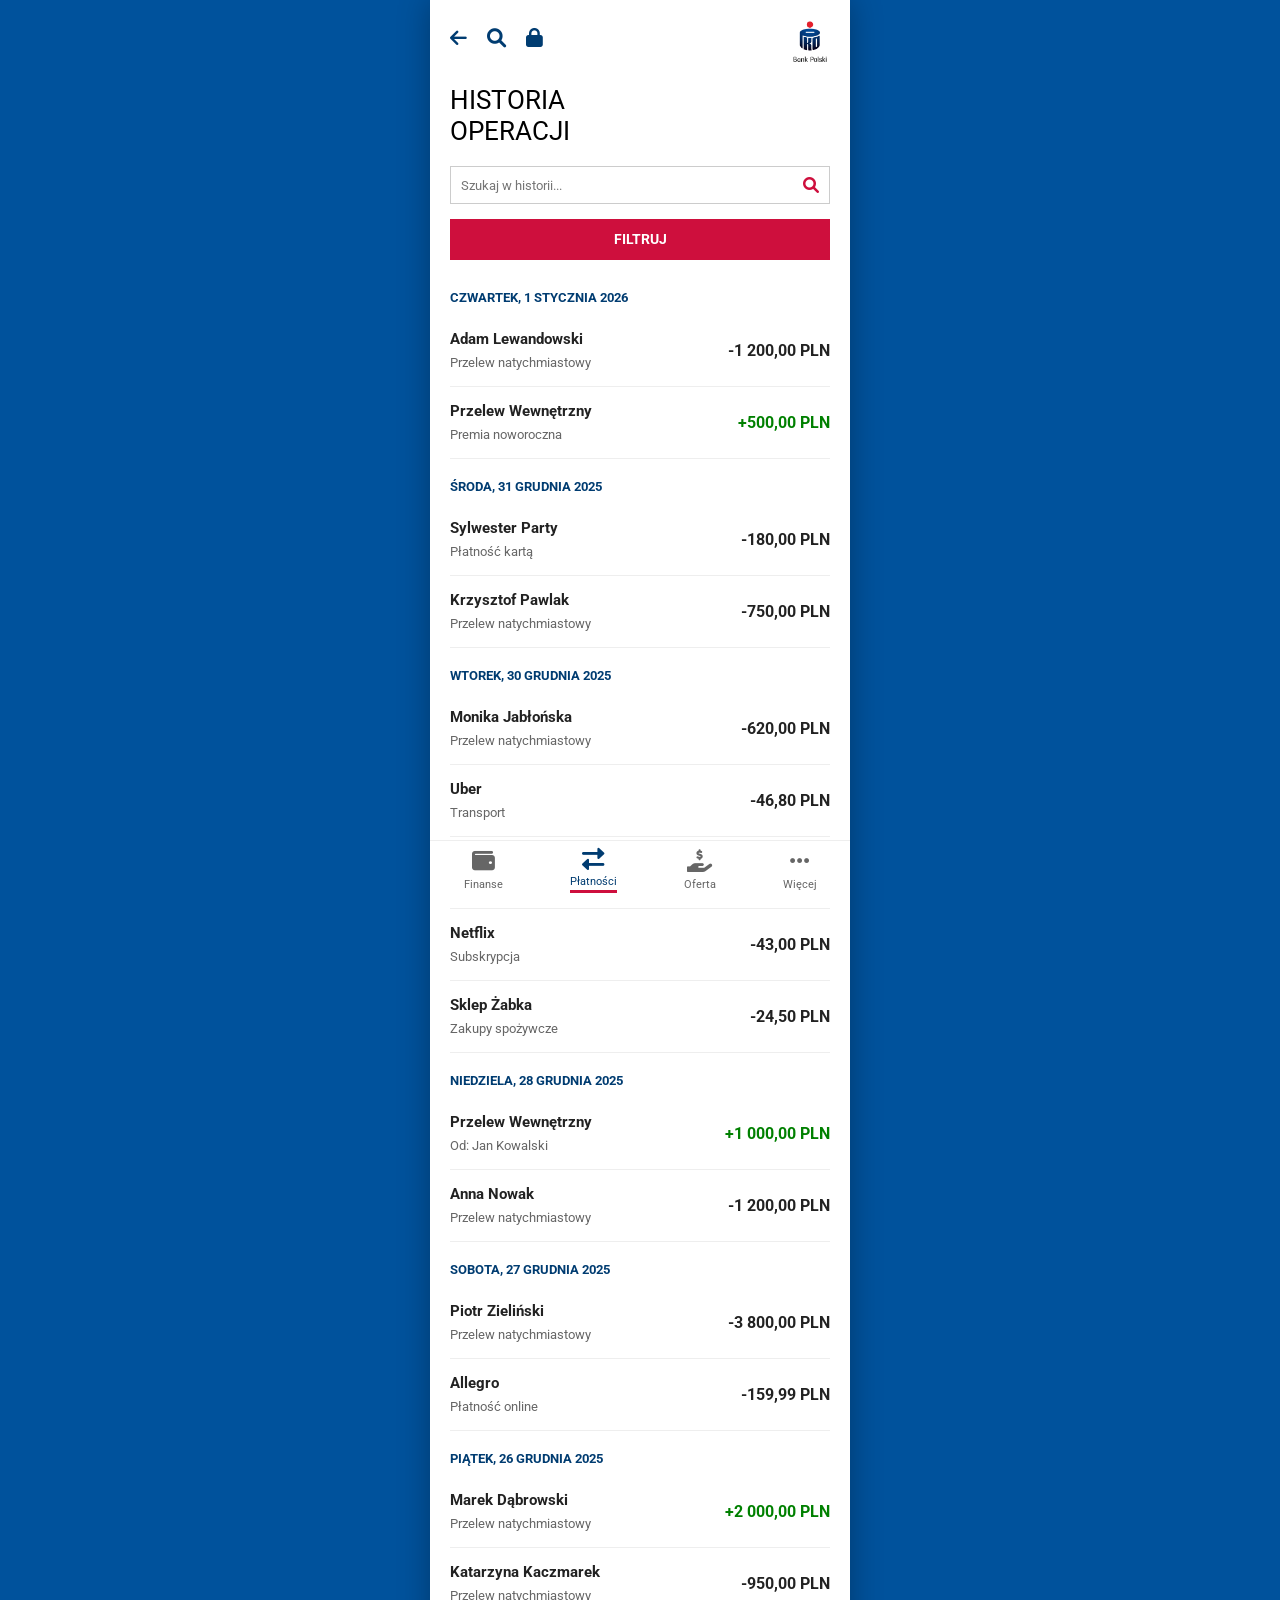
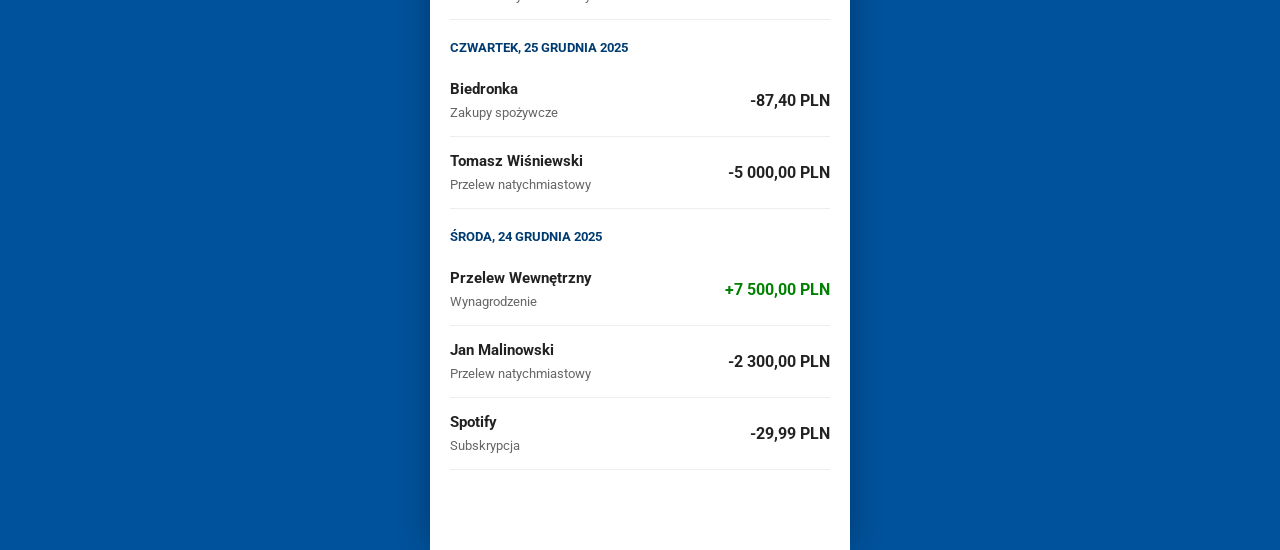
==== transaction.html @ 9b93cdd0 "first commit" ====
<!DOCTYPE html>
<html lang="en">
<head>
    <meta charset="UTF-8">
    <meta name="viewport" content="width=device-width, initial-scale=1.0">
    <title>Historia - PKO BP</title>
    <link rel="stylesheet" href="https://cdnjs.cloudflare.com/ajax/libs/font-awesome/6.0.0/css/all.min.css">
    <link rel="stylesheet" href="style.css">
</head>
<body>

<div class="app-container">

    <header class="pko-header">
        <div class="header-icons">
            <i class="fas fa-arrow-left" onclick="window.location.href='index.html'"></i>
            <i class="fas fa-search"></i>
            <i class="fas fa-lock"></i>
        </div>
        <div class="header-logo-section">
            <img src="logo.png" alt="PKO Logo" class="brand-logo-icon">
        </div>
    </header>

    <h1 class="page-title">
        HISTORIA<br>OPERACJI
    </h1>

    <div style="padding: 0 20px 20px 20px;">
        <div style="border: 1px solid #ccc; padding: 10px; display:flex; justify-content:space-between;">
            <input type="text" placeholder="Szukaj w historii..." style="border:none; outline:none; width:100%;">
            <i class="fas fa-search" style="color:var(--pko-red);"></i>
        </div>
        <button class="pko-btn" style="width:100%; margin-top:15px; text-align:center;">
            Filtruj
        </button>
    </div>

    <div class="trans-list-container">
        
        <!-- CZWARTEK, 1 STYCZNIA 2026 -->
<small style="color:var(--pko-navy); font-weight:bold; margin-bottom:10px; display:block; text-transform:uppercase;">
CZWARTEK, 1 STYCZNIA 2026
</small>

<div class="trans-item" onclick="openModal(
    'Adam Lewandowski',
    '-1 200,00 PLN',
    'Przelew natychmiastowy',
    'Rozliczenie',
    'PL 91 1020 2222 0000 3333 4444 5555',
    'BPKOPLPWXXX',
    'ul. Nowa 18, Kraków',
    '01.01.2026'
)">
    <div class="t-left">
        <h4>Adam Lewandowski</h4>
        <span>Przelew natychmiastowy</span>
    </div>
    <div class="t-right t-neg">-1 200,00 PLN</div>
</div>

<div class="trans-item" onclick="openModal(
    'Przelew Wewnętrzny',
    '+500,00 PLN',
    'Przelew przychodzący',
    'Premia noworoczna',
    'PL 55 1020 0000 0000 1111 2222 3333',
    '-',
    '-',
    '01.01.2026'
)">
    <div class="t-left">
        <h4>Przelew Wewnętrzny</h4>
        <span>Premia noworoczna</span>
    </div>
    <div class="t-right t-pos">+500,00 PLN</div>
</div>

<!-- ŚRODA, 31 GRUDNIA 2025 -->
<small style="color:var(--pko-navy); font-weight:bold; margin:20px 0 10px; display:block; text-transform:uppercase;">
ŚRODA, 31 GRUDNIA 2025
</small>

<div class="trans-item" onclick="openModal(
    'Sylwester Party',
    '-180,00 PLN',
    'Płatność kartą',
    'Impreza sylwestrowa',
    '-',
    '-',
    'Warszawa',
    '31.12.2025'
)">
    <div class="t-left">
        <h4>Sylwester Party</h4>
        <span>Płatność kartą</span>
    </div>
    <div class="t-right t-neg">-180,00 PLN</div>
</div>

<div class="trans-item" onclick="openModal(
    'Krzysztof Pawlak',
    '-750,00 PLN',
    'Przelew natychmiastowy',
    'Rozliczenie roku',
    'PL 20 1020 8888 0000 9999 0000 1111',
    'BPKOPLPWXXX',
    'ul. Kwiatowa 7, Poznań',
    '31.12.2025'
)">
    <div class="t-left">
        <h4>Krzysztof Pawlak</h4>
        <span>Przelew natychmiastowy</span>
    </div>
    <div class="t-right t-neg">-750,00 PLN</div>
</div>

<!-- WTOREK, 30 GRUDNIA 2025 -->
<small style="color:var(--pko-navy); font-weight:bold; margin:20px 0 10px; display:block; text-transform:uppercase;">
WTOREK, 30 GRUDNIA 2025
</small>

<div class="trans-item" onclick="openModal(
    'Monika Jabłońska',
    '-620,00 PLN',
    'Przelew natychmiastowy',
    'Zakupy',
    'PL 33 1020 4444 0000 5555 6666 7777',
    'BPKOPLPWXXX',
    'ul. Handlowa 5, Łódź',
    '30.12.2025'
)">
    <div class="t-left">
        <h4>Monika Jabłońska</h4>
        <span>Przelew natychmiastowy</span>
    </div>
    <div class="t-right t-neg">-620,00 PLN</div>
</div>

<div class="trans-item" onclick="openModal(
    'Uber',
    '-46,80 PLN',
    'Transport',
    'Przejazd',
    '-',
    '-',
    'Warszawa',
    '30.12.2025'
)">
    <div class="t-left">
        <h4>Uber</h4>
        <span>Transport</span>
    </div>
    <div class="t-right t-neg">-46,80 PLN</div>
</div>

        
        <div class="trans-item" onclick="openModal(
            'Ewa Gołąb', 
            '-2 500,00 PLN', 
            'Przelew natychmiastowy', 
            'Account Top up', 
            'PL 65 1020 4867 0000 1902 0176 4422', 
            'BPKOPLPWXXX', 
            'ul. Wyszynskiego 10',
            '29.12.2025'
        )">
            <div class="t-left">
                <h4>Ewa Gołąb</h4>
                <span>Przelew natychmiastowy</span>
            </div>
            <div class="t-right t-neg">-2 500,00 PLN</div>
        </div>

        <div class="trans-item" onclick="openModal('Netflix', '-43,00 PLN', 'Subskrypcja', 'Opłata miesięczna', '-', '-', '-', '29.12.2025')">
            <div class="t-left">
                <h4>Netflix</h4>
                <span>Subskrypcja</span>
            </div>
            <div class="t-right t-neg">-43,00 PLN</div>
        </div>

        <div class="trans-item" onclick="openModal('Żabka', '-24,50 PLN', 'Zakupy spożywcze', 'Płatność kartą', '-', '-', 'ul. Sklepowa 5, Warszawa', '29.12.2025')">
            <div class="t-left">
                <h4>Sklep Żabka</h4>
                <span>Zakupy spożywcze</span>
            </div>
            <div class="t-right t-neg">-24,50 PLN</div>
        </div>

        <small style="color:var(--pko-navy); font-weight:bold; margin: 20px 0 10px 0; display:block; text-transform:uppercase;">NIEDZIELA, 28 GRUDNIA 2025</small>

        <div class="trans-item" onclick="openModal('Przelew Wewn.', '+1 000,00 PLN', 'Przelew przychodzący', 'Wynagrodzenie', 'PL 99 1020 ...', '-', '-', '28.12.2025')">
            <div class="t-left">
                <h4>Przelew Wewnętrzny</h4>
                <span>Od: Jan Kowalski</span>
            </div>
            <div class="t-right t-pos">+1 000,00 PLN</div>
        </div>

        <div class="trans-item" onclick="openModal('Anna Nowak', '-1 200,00 PLN', 'Przelew natychmiastowy', 'Pożyczka', 'PL 12 1020 1111 0000 2222 3333 4444', 'BPKOPLPWXXX', 'ul. Mickiewicza 12', '28.12.2025')">
            <div class="t-left">
                <h4>Anna Nowak</h4>
                <span>Przelew natychmiastowy</span>
            </div>
            <div class="t-right t-neg">-1 200,00 PLN</div>
        </div>

        <small style="color:var(--pko-navy); font-weight:bold; margin: 20px 0 10px 0; display:block; text-transform:uppercase;">SOBOTA, 27 GRUDNIA 2025</small>

        <div class="trans-item" onclick="openModal('Piotr Zieliński', '-3 800,00 PLN', 'Przelew natychmiastowy', 'Zakup sprzętu', 'PL 44 1020 5555 0000 6666 7777 8888', 'BPKOPLPWXXX', 'ul. Przemysłowa 4', '27.12.2025')">
            <div class="t-left">
                <h4>Piotr Zieliński</h4>
                <span>Przelew natychmiastowy</span>
            </div>
            <div class="t-right t-neg">-3 800,00 PLN</div>
        </div>

        <div class="trans-item" onclick="openModal('Allegro', '-159,99 PLN', 'Płatność online', 'Zakup online', '-', '-', '-', '27.12.2025')">
            <div class="t-left">
                <h4>Allegro</h4>
                <span>Płatność online</span>
            </div>
            <div class="t-right t-neg">-159,99 PLN</div>
        </div>

        <small style="color:var(--pko-navy); font-weight:bold; margin: 20px 0 10px 0; display:block; text-transform:uppercase;">PIĄTEK, 26 GRUDNIA 2025</small>

        <div class="trans-item" onclick="openModal('Marek Dąbrowski', '+2 000,00 PLN', 'Przelew natychmiastowy', 'Zwrot', 'PL 88 1020 9999 0000 1111 2222 3333', 'BPKOPLPWXXX', 'ul. Lipowa 8', '26.12.2025')">
            <div class="t-left">
                <h4>Marek Dąbrowski</h4>
                <span>Przelew natychmiastowy</span>
            </div>
            <div class="t-right t-pos">+2 000,00 PLN</div>
        </div>

        <div class="trans-item" onclick="openModal('Katarzyna Kaczmarek', '-950,00 PLN', 'Przelew natychmiastowy', 'Czynsz', 'PL 77 1020 4444 0000 5555 6666 7777', 'BPKOPLPWXXX', 'ul. Słoneczna 21', '26.12.2025')">
            <div class="t-left">
                <h4>Katarzyna Kaczmarek</h4>
                <span>Przelew natychmiastowy</span>
            </div>
            <div class="t-right t-neg">-950,00 PLN</div>
        </div>

        <small style="color:var(--pko-navy); font-weight:bold; margin: 20px 0 10px 0; display:block; text-transform:uppercase;">CZWARTEK, 25 GRUDNIA 2025</small>

        <div class="trans-item" onclick="openModal('Biedronka', '-87,40 PLN', 'Zakupy spożywcze', 'Płatność kartą', '-', '-', 'Warszawa', '25.12.2025')">
            <div class="t-left">
                <h4>Biedronka</h4>
                <span>Zakupy spożywcze</span>
            </div>
            <div class="t-right t-neg">-87,40 PLN</div>
        </div>

        <div class="trans-item" onclick="openModal('Tomasz Wiśniewski', '-5 000,00 PLN', 'Przelew natychmiastowy', 'Inwestycja', 'PL 10 1020 3333 0000 4444 5555 6666', 'BPKOPLPWXXX', 'ul. Finansowa 3', '25.12.2025')">
            <div class="t-left">
                <h4>Tomasz Wiśniewski</h4>
                <span>Przelew natychmiastowy</span>
            </div>
            <div class="t-right t-neg">-5 000,00 PLN</div>
        </div>

        <small style="color:var(--pko-navy); font-weight:bold; margin: 20px 0 10px 0; display:block; text-transform:uppercase;">ŚRODA, 24 GRUDNIA 2025</small>

        <div class="trans-item" onclick="openModal('Przelew Wewnętrzny', '+7 500,00 PLN', 'Przelew przychodzący', 'Wynagrodzenie', 'PL 55 1020 0000 0000 1111 2222 3333', '-', '-', '24.12.2025')">
            <div class="t-left">
                <h4>Przelew Wewnętrzny</h4>
                <span>Wynagrodzenie</span>
            </div>
            <div class="t-right t-pos">+7 500,00 PLN</div>
        </div>

        <div class="trans-item" onclick="openModal('Jan Malinowski', '-2 300,00 PLN', 'Przelew natychmiastowy', 'Usługi IT', 'PL 60 1020 7777 0000 8888 9999 0000', 'BPKOPLPWXXX', 'ul. Techniczna 14', '24.12.2025')">
            <div class="t-left">
                <h4>Jan Malinowski</h4>
                <span>Przelew natychmiastowy</span>
            </div>
            <div class="t-right t-neg">-2 300,00 PLN</div>
        </div>

        <div class="trans-item" onclick="openModal('Spotify', '-29,99 PLN', 'Subskrypcja', 'Opłata miesięczna', '-', '-', '-', '24.12.2025')">
            <div class="t-left">
                <h4>Spotify</h4>
                <span>Subskrypcja</span>
            </div>
            <div class="t-right t-neg">-29,99 PLN</div>
        </div>

    </div>

    <div id="txModal" class="modal">
        <div class="modal-content">
            <h2 id="m-title" style="margin-bottom:5px; color:var(--pko-navy);">Transaction</h2>
            <h4 id="m-type" style="margin-bottom:15px; color:#666; font-weight:normal;">Type</h4>
            
            <h1 id="m-amount" style="margin-bottom:20px;">0.00</h1>
            
            <div style="font-size: 0.85rem; color: #333;">
                
                <div style="margin-bottom: 10px;">
                    <span style="display:block; color:#888; font-size:0.75rem;">Tytuł (Reference)</span>
                    <span id="m-ref" style="font-weight:bold;">-</span>
                </div>

                <div style="margin-bottom: 10px;">
                    <span style="display:block; color:#888; font-size:0.75rem;">Rachunek (IBAN)</span>
                    <span id="m-iban" style="font-family:monospace; font-weight:bold; letter-spacing:1px;">-</span>
                </div>

                <div style="display:flex; justify-content:space-between; margin-bottom: 10px;">
                    <div>
                        <span style="display:block; color:#888; font-size:0.75rem;">BIC / SWIFT</span>
                        <span id="m-bic" style="font-weight:bold;">-</span>
                    </div>
                    <div style="text-align:right;">
                         <span style="display:block; color:#888; font-size:0.75rem;">Data</span>
                         <span id="m-date" style="font-weight:bold;">-</span>
                    </div>
                </div>

                <div style="margin-bottom: 10px;">
                    <span style="display:block; color:#888; font-size:0.75rem;">Adres Odbiorcy</span>
                    <span id="m-address" style="font-weight:bold;">-</span>
                </div>
            </div>

            <button class="pko-btn" style="width:100%; margin-top:20px;" onclick="closeModal()">Zamknij</button>
        </div>
    </div>

    <nav class="bottom-nav">
        <a href="index.html" class="nav-item">
            <i class="fas fa-wallet"></i>
            <span>Finanse</span>
        </a>
        <a href="#" class="nav-item active">
            <i class="fas fa-exchange-alt"></i>
            <span>Płatności</span>
        </a>
        <a href="#" class="nav-item">
            <i class="fas fa-hand-holding-usd"></i>
            <span>Oferta</span>
        </a>
        <a href="#" class="nav-item">
            <i class="fas fa-ellipsis-h"></i>
            <span>Więcej</span>
        </a>
    </nav>

</div>

<script>
    function openModal(title, amount, type, ref, iban, bic, address, date) {
        document.getElementById('m-title').innerText = title;
        document.getElementById('m-amount').innerText = amount;
        document.getElementById('m-type').innerText = type;
        document.getElementById('m-ref').innerText = ref;
        document.getElementById('m-iban').innerText = iban;
        document.getElementById('m-bic').innerText = bic;
        document.getElementById('m-address').innerText = address;
        document.getElementById('m-date').innerText = date;

        // Color logic
        const amountEl = document.getElementById('m-amount');
        if(amount.includes('-')) {
            amountEl.style.color = '#000'; // Black for negative
        } else {
            amountEl.style.color = 'green'; // Green for positive
        }

        const modal = document.getElementById('txModal');
        modal.style.display = 'flex';
        
        modal.onclick = (e) => {
            if(e.target === modal) closeModal();
        }
    }

    function closeModal() {
        document.getElementById('txModal').style.display = 'none';
    }
</script>

</body>
</html>
---- style.css ----
/* style.css */
@import url('https://fonts.googleapis.com/css2?family=Roboto:wght@300;400;700&display=swap');

:root {
    --pko-navy: #003c71;
    --pko-red: #ce0f3d; 
    --pko-bg-blue: #00529c; 
    --text-dark: #222;
    --text-grey: #666;
    --white: #ffffff;
    --input-border: #ccc;
}

* {
    box-sizing: border-box;
    margin: 0;
    padding: 0;
    font-family: 'Roboto', sans-serif;
}

body {
    background-color: var(--pko-bg-blue);
    display: flex;
    justify-content: center;
    min-height: 100vh;
    /* Prevent horizontal scroll on mobile */
    overflow-x: hidden; 
}

.app-container {
    background-color: var(--white);
    width: 100%;
    max-width: 420px;
    min-height: 100vh;
    position: relative;
    padding-bottom: 80px; /* Space for fixed bottom nav */
    box-shadow: 0 0 30px rgba(0,0,0,0.3);
}

/* --- Splash Screen (FIXED) --- */
#splash-screen {
    position: fixed; /* CHANGED: Fixed ensures it covers screen and doesn't scroll */
    top: 0; 
    left: 0;
    width: 100vw; 
    height: 100vh;
    background-color: var(--white);
    display: flex;
    justify-content: center;
    align-items: center;
    flex-direction: column;
    z-index: 9999; /* Highest z-index to stay on top */
    transition: opacity 0.5s ease-out;
}

.logo-main img {
    width: 150px;
    height: auto;
    display: block;
}

/* --- Header --- */
.pko-header {
    background-color: var(--white);
    padding: 20px;
    display: flex;
    justify-content: space-between;
    align-items: flex-start;
    position: sticky; /* Optional: Makes header stick to top */
    top: 0;
    z-index: 500;
}

.header-icons {
    display: flex;
    gap: 20px;
    color: var(--pko-navy);
    font-size: 1.2rem;
    padding-top: 8px;
}

.header-logo-section {
    text-align: right;
    display: flex;
    flex-direction: column;
    align-items: flex-end;
}

.brand-logo-icon { 
    height: 45px;
    width: auto;
    display: block;
}

.brand-name { 
    font-size: 0.7rem; 
    font-weight: bold; 
    color: var(--text-dark); 
    margin-top: 5px;
    text-transform: uppercase;
}

/* --- Content Styles --- */
.page-title {
    padding: 0 20px;
    margin-bottom: 20px;
    font-size: 1.6rem;
    font-weight: 400;
    text-transform: uppercase;
    line-height: 1.2;
    color: #000;
}

.balance-block {
    background-color: var(--pko-navy);
    color: var(--white);
    margin: 0 20px 20px 20px;
    padding: 15px 20px;
    display: flex;
    justify-content: space-between;
    align-items: center;
    cursor: pointer;
}

.balance-label { font-size: 1rem; font-weight: 400; }

.account-detail-strip {
    padding: 0 20px;
    margin-bottom: 30px;
}
.acc-date { color: var(--pko-navy); font-weight: bold; font-size: 0.9rem; display: flex; align-items: center; gap: 5px; margin-bottom: 5px; }
.acc-amount { font-size: 2.2rem; font-weight: 300; color: #000; }
.acc-desc { font-size: 0.8rem; color: var(--text-grey); margin-top: 5px; }

.pko-btn {
    background-color: var(--pko-red);
    color: var(--white);
    border: none;
    padding: 12px 25px;
    font-size: 0.9rem;
    font-weight: bold;
    text-transform: uppercase;
    cursor: pointer;
    display: block;
    width: fit-content;
    margin: 10px 0;
}

/* Transaction List */
.trans-list-container { padding: 0 20px; }
.trans-item {
    display: flex;
    justify-content: space-between;
    padding: 15px 0;
    border-bottom: 1px solid #eee;
    align-items: center;
    cursor: pointer; /* Add pointer so user knows it's clickable */
}
.trans-item:active {
    background-color: #f9f9f9; /* Feedback when clicking on mobile */
}

.t-left h4 { font-size: 0.95rem; margin-bottom: 4px; color: var(--text-dark); }
.t-left span { font-size: 0.8rem; color: var(--text-grey); }
.t-right { font-weight: bold; font-size: 1rem; }
.t-neg { color: var(--text-dark); }
.t-pos { color: green; }

/* --- Bottom Nav (FIXED) --- */
.bottom-nav {
    position: fixed; /* CHANGED: Fixed to viewport */
    bottom: 0; 
    /* Centering logic for desktop compatibility */
    left: 50%;
    transform: translateX(-50%); 
    
    width: 100%;
    max-width: 420px; /* Match container width */
    background: var(--white);
    border-top: 1px solid #eee;
    height: 60px;
    display: flex;
    justify-content: space-around;
    align-items: center;
    z-index: 800; /* Stays above content */
}

.nav-item { 
    color: var(--text-grey); 
    font-size: 1.2rem; 
    text-decoration: none; 
    display: flex; 
    flex-direction: column; 
    align-items: center; 
    font-size: 0.7rem; 
    gap: 5px;
}
.nav-item i { font-size: 1.4rem; }
.nav-item.active { color: var(--pko-navy); border-bottom: 3px solid var(--pko-red); padding-bottom: 2px;}

/* Modal */
.modal {
    display: none; 
    position: fixed; 
    top: 0; 
    left: 0; 
    width: 100%; 
    height: 100%;
    background: rgba(0,0,0,0.5); 
    z-index: 1000;
    justify-content: center; 
    align-items: flex-end;
}
.modal-content {
    background: var(--white); 
    width: 100%; 
    max-width: 420px;
    padding: 30px; 
    border-radius: 20px 20px 0 0;
    /* Animation for smooth popup */
    animation: slideUp 0.3s ease-out;
}

@keyframes slideUp {
    from { transform: translateY(100%); }
    to { transform: translateY(0); }
}
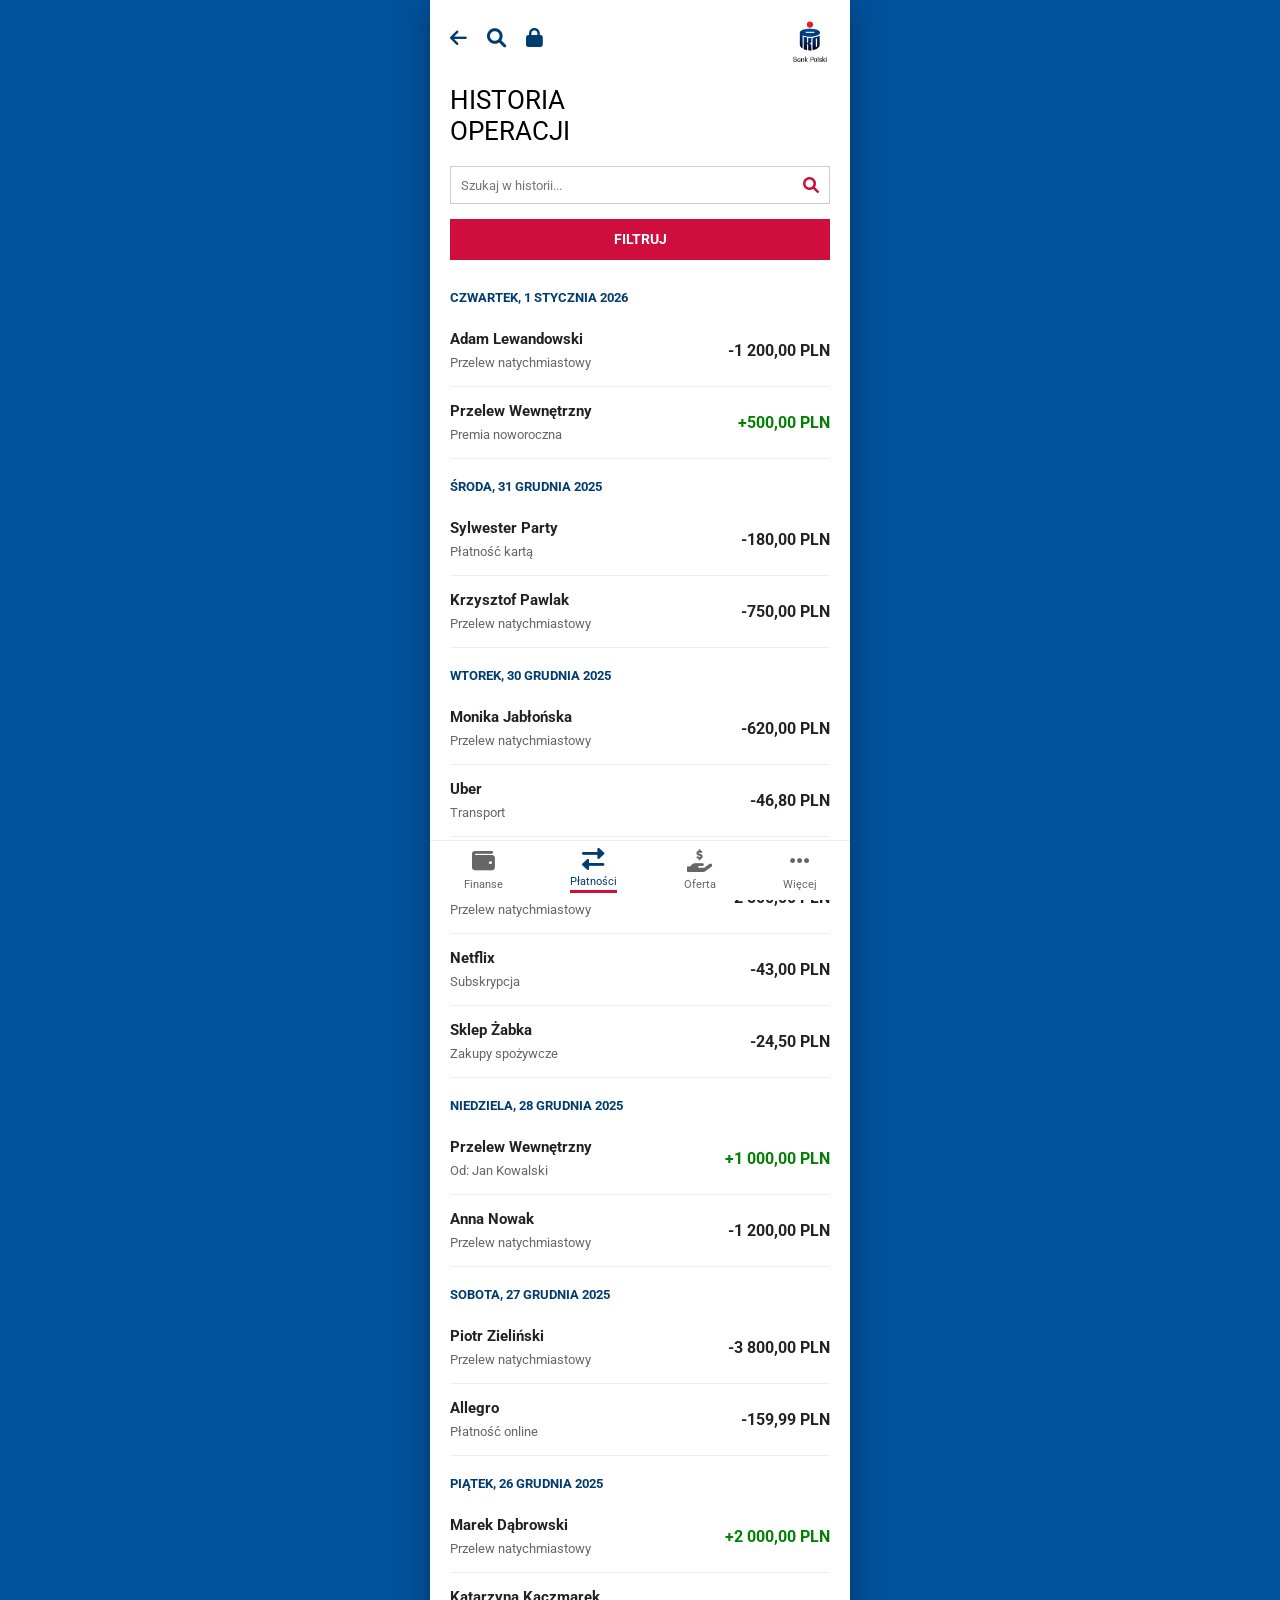
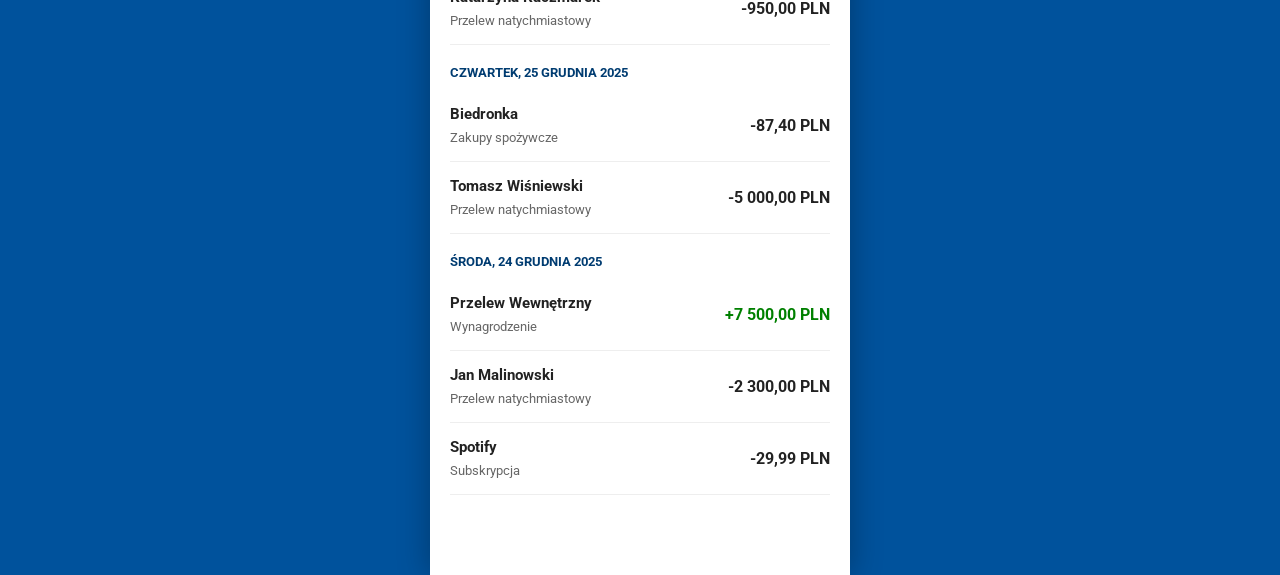
==== commit 84117ed4: "Update transaction.html" ====
--- a/transaction.html
+++ b/transaction.html
@@ -3,6 +3,10 @@
 <head>
     <meta charset="UTF-8">
     <meta name="viewport" content="width=device-width, initial-scale=1.0">
+    <meta name="apple-mobile-web-app-capable" content="yes">
+    <meta name="apple-mobile-web-app-status-bar-style" content="black-translucent">
+    <meta name="theme-color" content="#ffffff">
+    <link rel="manifest" href="manifest.json">
     <title>Historia - PKO BP</title>
     <link rel="stylesheet" href="https://cdnjs.cloudflare.com/ajax/libs/font-awesome/6.0.0/css/all.min.css">
     <link rel="stylesheet" href="style.css">
@@ -117,6 +121,7 @@
 </div>
 
 <!-- WTOREK, 30 GRUDNIA 2025 -->
+
 <small style="color:var(--pko-navy); font-weight:bold; margin:20px 0 10px; display:block; text-transform:uppercase;">
 WTOREK, 30 GRUDNIA 2025
 </small>
@@ -155,7 +160,7 @@
     <div class="t-right t-neg">-46,80 PLN</div>
 </div>
 
-        
+        <small style="color:var(--pko-navy); font-weight:bold; margin-bottom:10px; display:block; text-transform:uppercase;">PONIEDZIAŁEK, 29 GRUDNIA 2025</small>
         <div class="trans-item" onclick="openModal(
             'Ewa Gołąb', 
             '-2 500,00 PLN', 
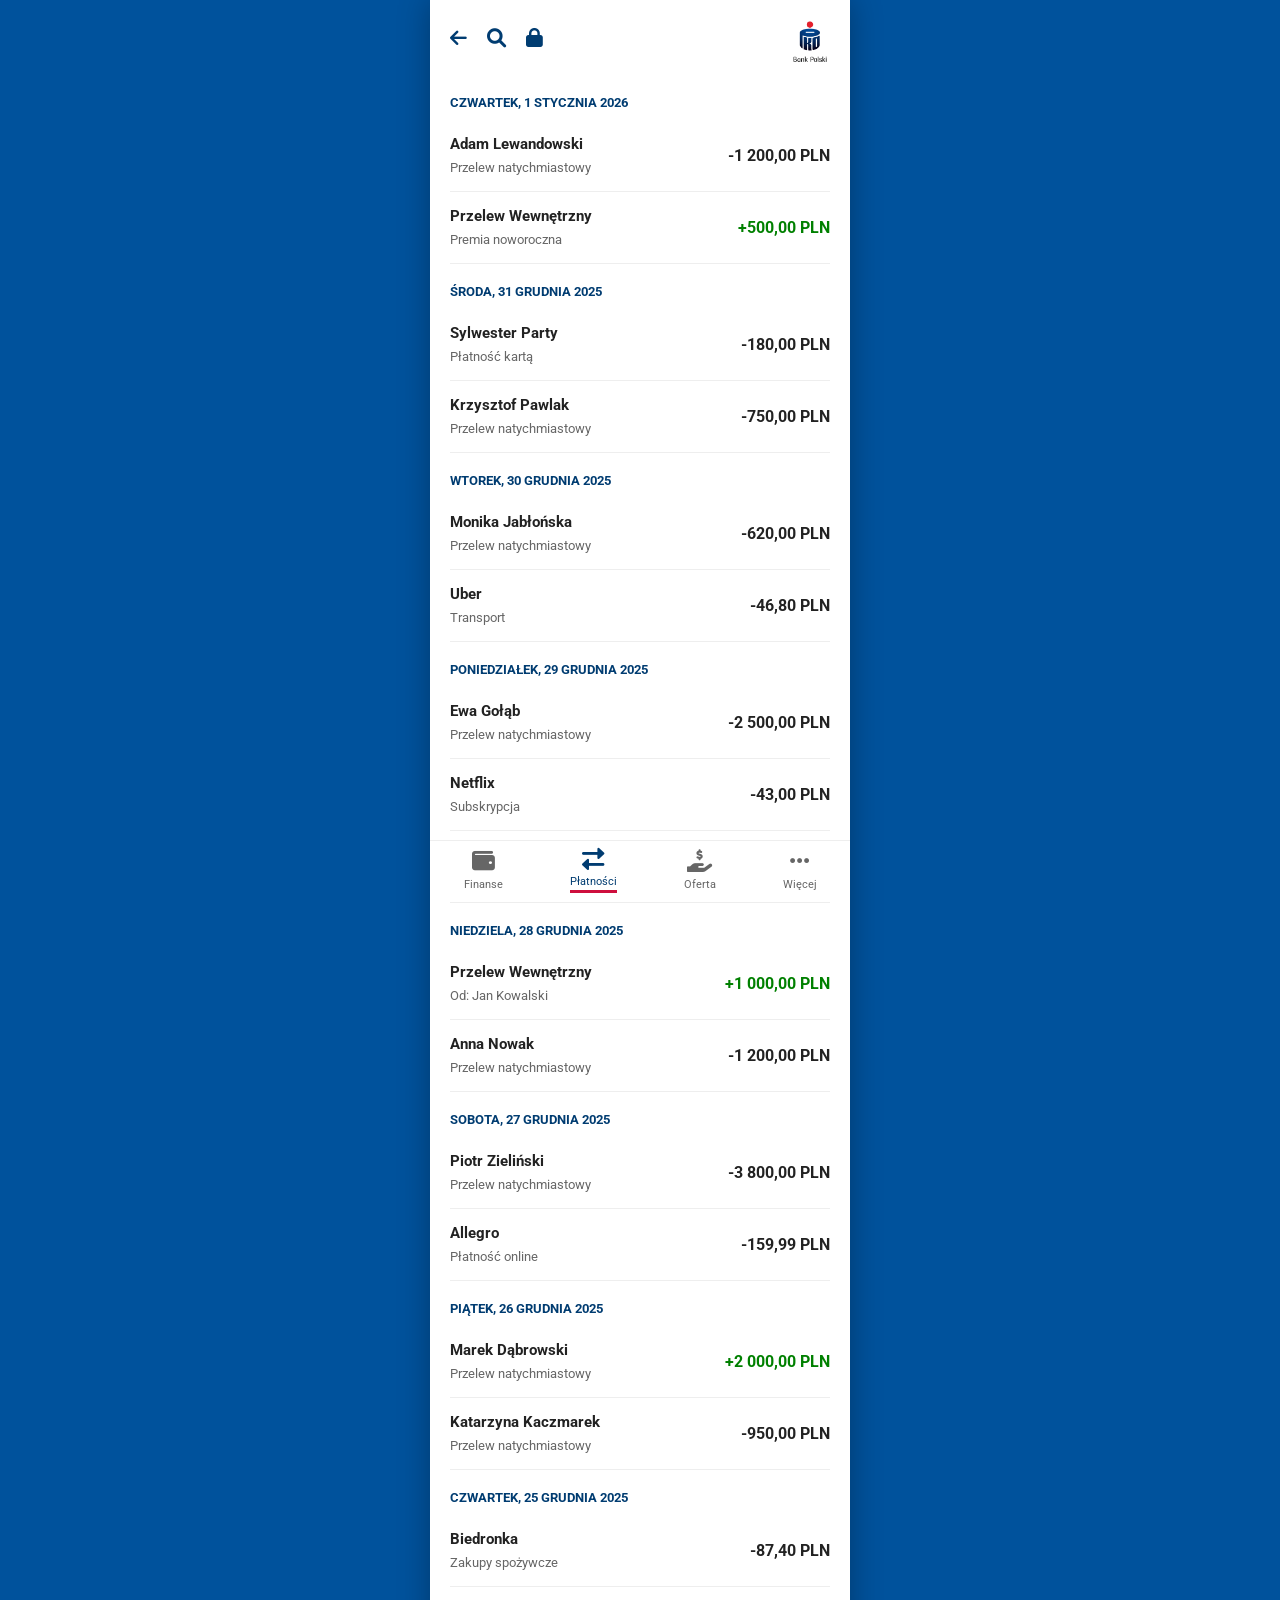
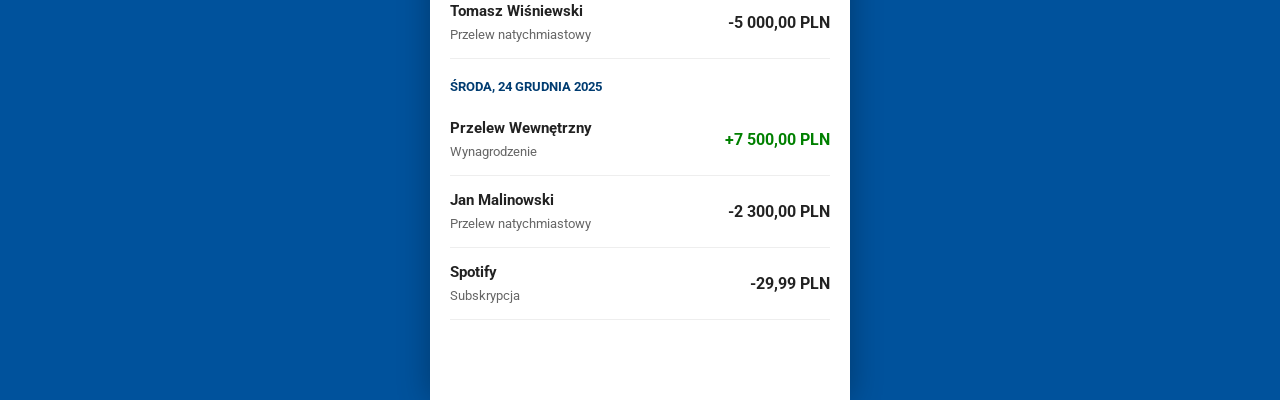
==== commit 521ada4a: "Update transaction.html" ====
--- a/transaction.html
+++ b/transaction.html
@@ -2,11 +2,13 @@
 <html lang="en">
 <head>
     <meta charset="UTF-8">
-    <meta name="viewport" content="width=device-width, initial-scale=1.0">
+    <meta name="viewport" content="width=device-width, initial-scale=1.0, maximum-scale=1.0, user-scalable=no">
+    
     <meta name="apple-mobile-web-app-capable" content="yes">
     <meta name="apple-mobile-web-app-status-bar-style" content="black-translucent">
     <meta name="theme-color" content="#ffffff">
     <link rel="manifest" href="manifest.json">
+
     <title>Historia - PKO BP</title>
     <link rel="stylesheet" href="https://cdnjs.cloudflare.com/ajax/libs/font-awesome/6.0.0/css/all.min.css">
     <link rel="stylesheet" href="style.css">
@@ -26,141 +28,124 @@
         </div>
     </header>
 
-    <h1 class="page-title">
-        HISTORIA<br>OPERACJI
-    </h1>
-
-    <div style="padding: 0 20px 20px 20px;">
-        <div style="border: 1px solid #ccc; padding: 10px; display:flex; justify-content:space-between;">
-            <input type="text" placeholder="Szukaj w historii..." style="border:none; outline:none; width:100%;">
-            <i class="fas fa-search" style="color:var(--pko-red);"></i>
-        </div>
-        <button class="pko-btn" style="width:100%; margin-top:15px; text-align:center;">
-            Filtruj
-        </button>
-    </div>
-
-    <div class="trans-list-container">
+    <div class="trans-list-container" style="padding-top: 10px;">
         
-        <!-- CZWARTEK, 1 STYCZNIA 2026 -->
-<small style="color:var(--pko-navy); font-weight:bold; margin-bottom:10px; display:block; text-transform:uppercase;">
-CZWARTEK, 1 STYCZNIA 2026
-</small>
-
-<div class="trans-item" onclick="openModal(
-    'Adam Lewandowski',
-    '-1 200,00 PLN',
-    'Przelew natychmiastowy',
-    'Rozliczenie',
-    'PL 91 1020 2222 0000 3333 4444 5555',
-    'BPKOPLPWXXX',
-    'ul. Nowa 18, Kraków',
-    '01.01.2026'
-)">
-    <div class="t-left">
-        <h4>Adam Lewandowski</h4>
-        <span>Przelew natychmiastowy</span>
-    </div>
-    <div class="t-right t-neg">-1 200,00 PLN</div>
-</div>
-
-<div class="trans-item" onclick="openModal(
-    'Przelew Wewnętrzny',
-    '+500,00 PLN',
-    'Przelew przychodzący',
-    'Premia noworoczna',
-    'PL 55 1020 0000 0000 1111 2222 3333',
-    '-',
-    '-',
-    '01.01.2026'
-)">
-    <div class="t-left">
-        <h4>Przelew Wewnętrzny</h4>
-        <span>Premia noworoczna</span>
-    </div>
-    <div class="t-right t-pos">+500,00 PLN</div>
-</div>
-
-<!-- ŚRODA, 31 GRUDNIA 2025 -->
-<small style="color:var(--pko-navy); font-weight:bold; margin:20px 0 10px; display:block; text-transform:uppercase;">
-ŚRODA, 31 GRUDNIA 2025
-</small>
-
-<div class="trans-item" onclick="openModal(
-    'Sylwester Party',
-    '-180,00 PLN',
-    'Płatność kartą',
-    'Impreza sylwestrowa',
-    '-',
-    '-',
-    'Warszawa',
-    '31.12.2025'
-)">
-    <div class="t-left">
-        <h4>Sylwester Party</h4>
-        <span>Płatność kartą</span>
-    </div>
-    <div class="t-right t-neg">-180,00 PLN</div>
-</div>
-
-<div class="trans-item" onclick="openModal(
-    'Krzysztof Pawlak',
-    '-750,00 PLN',
-    'Przelew natychmiastowy',
-    'Rozliczenie roku',
-    'PL 20 1020 8888 0000 9999 0000 1111',
-    'BPKOPLPWXXX',
-    'ul. Kwiatowa 7, Poznań',
-    '31.12.2025'
-)">
-    <div class="t-left">
-        <h4>Krzysztof Pawlak</h4>
-        <span>Przelew natychmiastowy</span>
-    </div>
-    <div class="t-right t-neg">-750,00 PLN</div>
-</div>
-
-<!-- WTOREK, 30 GRUDNIA 2025 -->
-
-<small style="color:var(--pko-navy); font-weight:bold; margin:20px 0 10px; display:block; text-transform:uppercase;">
-WTOREK, 30 GRUDNIA 2025
-</small>
-
-<div class="trans-item" onclick="openModal(
-    'Monika Jabłońska',
-    '-620,00 PLN',
-    'Przelew natychmiastowy',
-    'Zakupy',
-    'PL 33 1020 4444 0000 5555 6666 7777',
-    'BPKOPLPWXXX',
-    'ul. Handlowa 5, Łódź',
-    '30.12.2025'
-)">
-    <div class="t-left">
-        <h4>Monika Jabłońska</h4>
-        <span>Przelew natychmiastowy</span>
-    </div>
-    <div class="t-right t-neg">-620,00 PLN</div>
-</div>
-
-<div class="trans-item" onclick="openModal(
-    'Uber',
-    '-46,80 PLN',
-    'Transport',
-    'Przejazd',
-    '-',
-    '-',
-    'Warszawa',
-    '30.12.2025'
-)">
-    <div class="t-left">
-        <h4>Uber</h4>
-        <span>Transport</span>
-    </div>
-    <div class="t-right t-neg">-46,80 PLN</div>
-</div>
-
-        <small style="color:var(--pko-navy); font-weight:bold; margin-bottom:10px; display:block; text-transform:uppercase;">PONIEDZIAŁEK, 29 GRUDNIA 2025</small>
+        <small style="color:var(--pko-navy); font-weight:bold; margin-bottom:10px; display:block; text-transform:uppercase;">
+            CZWARTEK, 1 STYCZNIA 2026
+        </small>
+
+        <div class="trans-item" onclick="openModal(
+            'Adam Lewandowski',
+            '-1 200,00 PLN',
+            'Przelew natychmiastowy',
+            'Rozliczenie',
+            'PL 91 1020 2222 0000 3333 4444 5555',
+            'BPKOPLPWXXX',
+            'ul. Nowa 18, Kraków',
+            '01.01.2026'
+        )">
+            <div class="t-left">
+                <h4>Adam Lewandowski</h4>
+                <span>Przelew natychmiastowy</span>
+            </div>
+            <div class="t-right t-neg">-1 200,00 PLN</div>
+        </div>
+
+        <div class="trans-item" onclick="openModal(
+            'Przelew Wewnętrzny',
+            '+500,00 PLN',
+            'Przelew przychodzący',
+            'Premia noworoczna',
+            'PL 55 1020 0000 0000 1111 2222 3333',
+            '-',
+            '-',
+            '01.01.2026'
+        )">
+            <div class="t-left">
+                <h4>Przelew Wewnętrzny</h4>
+                <span>Premia noworoczna</span>
+            </div>
+            <div class="t-right t-pos">+500,00 PLN</div>
+        </div>
+
+        <small style="color:var(--pko-navy); font-weight:bold; margin:20px 0 10px; display:block; text-transform:uppercase;">
+            ŚRODA, 31 GRUDNIA 2025
+        </small>
+
+        <div class="trans-item" onclick="openModal(
+            'Sylwester Party',
+            '-180,00 PLN',
+            'Płatność kartą',
+            'Impreza sylwestrowa',
+            '-',
+            '-',
+            'Warszawa',
+            '31.12.2025'
+        )">
+            <div class="t-left">
+                <h4>Sylwester Party</h4>
+                <span>Płatność kartą</span>
+            </div>
+            <div class="t-right t-neg">-180,00 PLN</div>
+        </div>
+
+        <div class="trans-item" onclick="openModal(
+            'Krzysztof Pawlak',
+            '-750,00 PLN',
+            'Przelew natychmiastowy',
+            'Rozliczenie roku',
+            'PL 20 1020 8888 0000 9999 0000 1111',
+            'BPKOPLPWXXX',
+            'ul. Kwiatowa 7, Poznań',
+            '31.12.2025'
+        )">
+            <div class="t-left">
+                <h4>Krzysztof Pawlak</h4>
+                <span>Przelew natychmiastowy</span>
+            </div>
+            <div class="t-right t-neg">-750,00 PLN</div>
+        </div>
+
+        <small style="color:var(--pko-navy); font-weight:bold; margin:20px 0 10px; display:block; text-transform:uppercase;">
+            WTOREK, 30 GRUDNIA 2025
+        </small>
+
+        <div class="trans-item" onclick="openModal(
+            'Monika Jabłońska',
+            '-620,00 PLN',
+            'Przelew natychmiastowy',
+            'Zakupy',
+            'PL 33 1020 4444 0000 5555 6666 7777',
+            'BPKOPLPWXXX',
+            'ul. Handlowa 5, Łódź',
+            '30.12.2025'
+        )">
+            <div class="t-left">
+                <h4>Monika Jabłońska</h4>
+                <span>Przelew natychmiastowy</span>
+            </div>
+            <div class="t-right t-neg">-620,00 PLN</div>
+        </div>
+
+        <div class="trans-item" onclick="openModal(
+            'Uber',
+            '-46,80 PLN',
+            'Transport',
+            'Przejazd',
+            '-',
+            '-',
+            'Warszawa',
+            '30.12.2025'
+        )">
+            <div class="t-left">
+                <h4>Uber</h4>
+                <span>Transport</span>
+            </div>
+            <div class="t-right t-neg">-46,80 PLN</div>
+        </div>
+
+        <small style="color:var(--pko-navy); font-weight:bold; margin:20px 0 10px; display:block; text-transform:uppercase;">PONIEDZIAŁEK, 29 GRUDNIA 2025</small>
+        
         <div class="trans-item" onclick="openModal(
             'Ewa Gołąb', 
             '-2 500,00 PLN', 
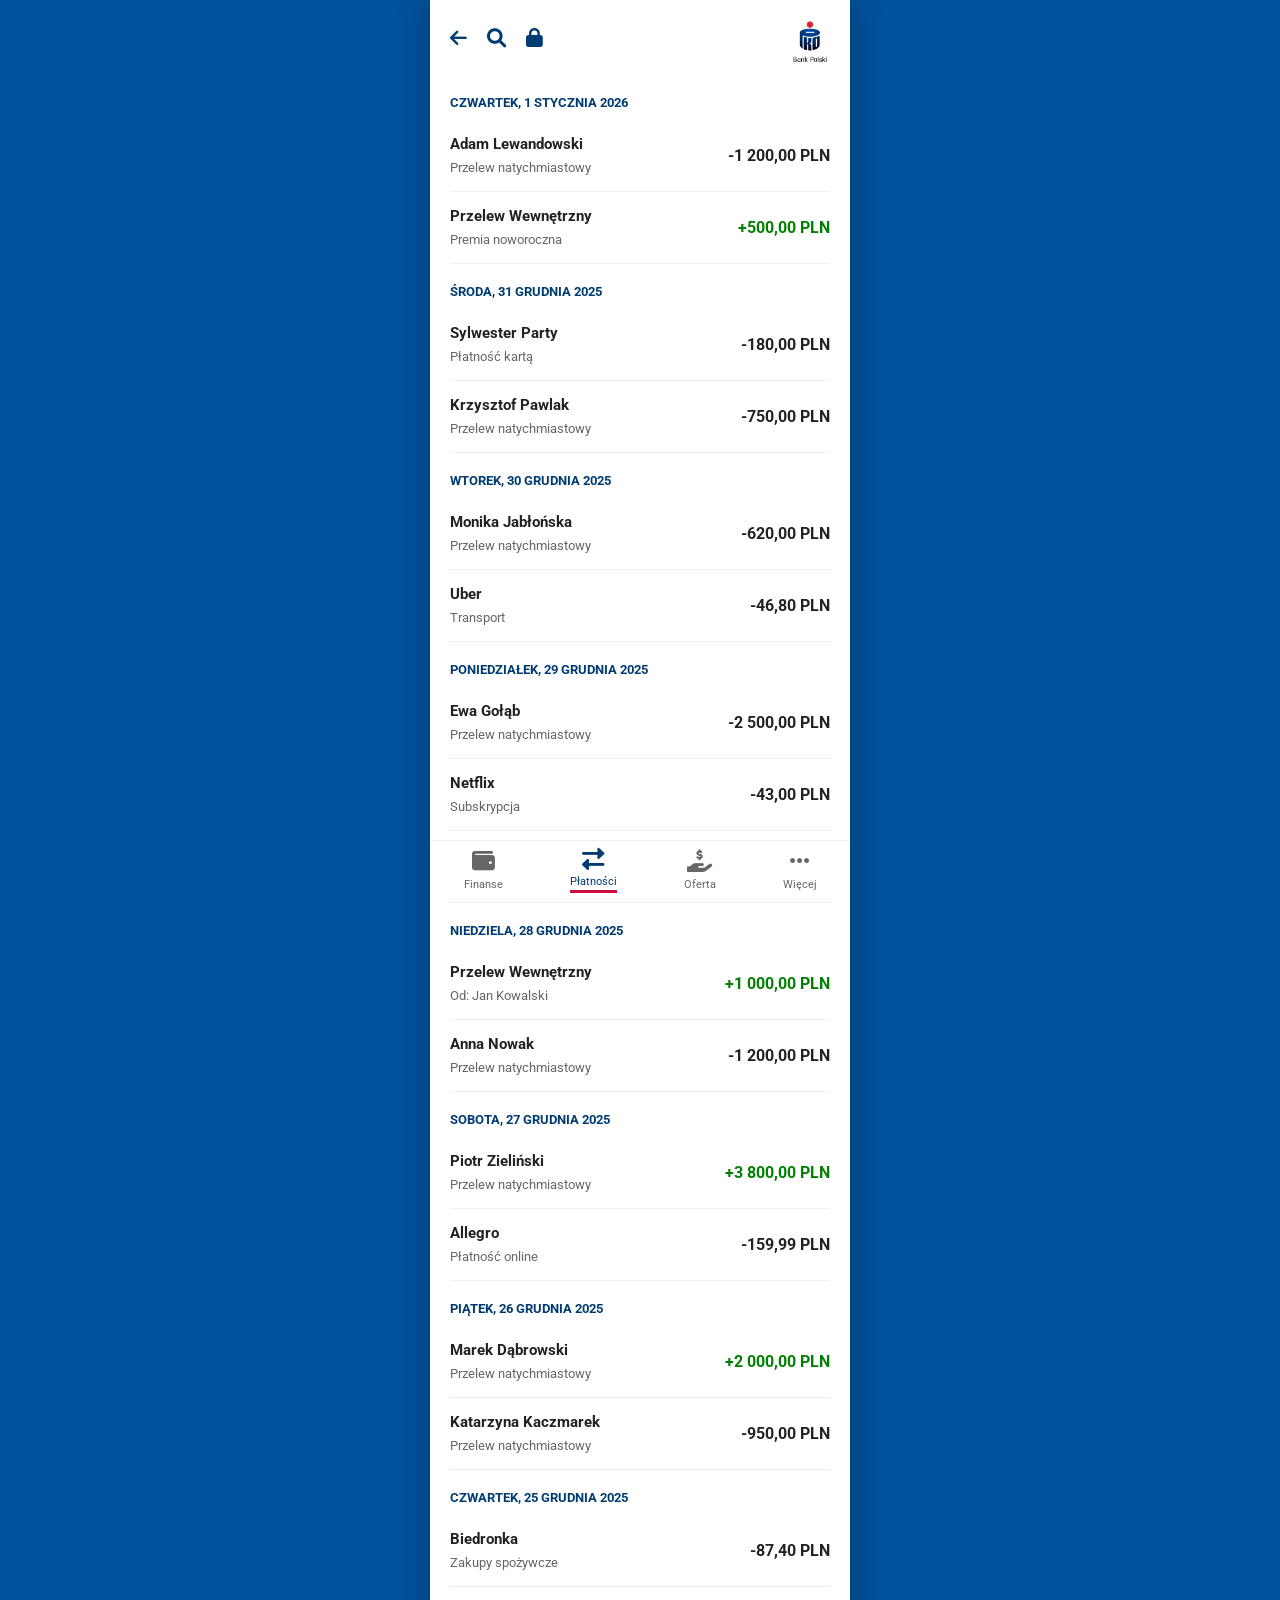
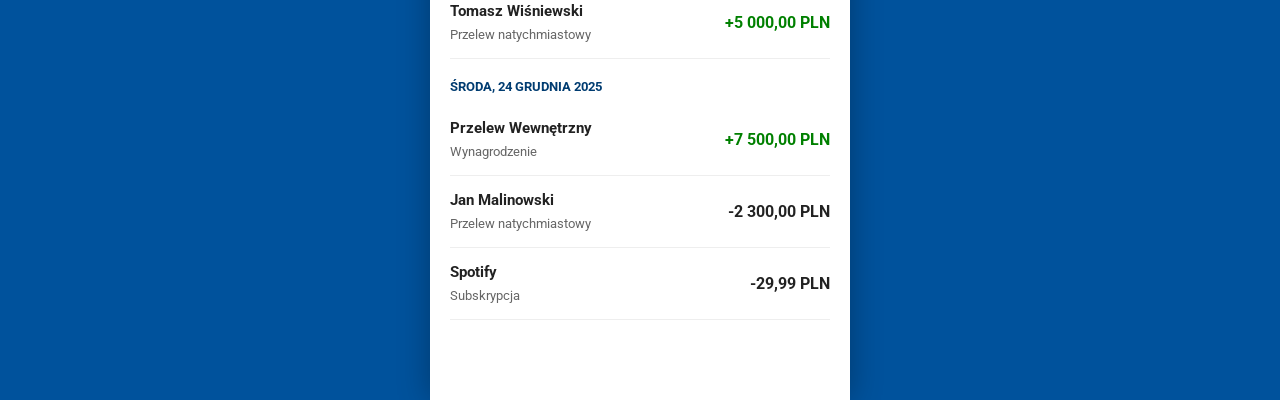
==== commit 8d424cd3: "Update transaction.html" ====
--- a/transaction.html
+++ b/transaction.html
@@ -144,7 +144,7 @@
             <div class="t-right t-neg">-46,80 PLN</div>
         </div>
 
-        <small style="color:var(--pko-navy); font-weight:bold; margin:20px 0 10px; display:block; text-transform:uppercase;">PONIEDZIAŁEK, 29 GRUDNIA 2025</small>
+        <small style="color:var(--pko-navy); font-weight:bold; margin: 20px 0 10px 0; display:block; text-transform:uppercase;">PONIEDZIAŁEK, 29 GRUDNIA 2025</small>
         
         <div class="trans-item" onclick="openModal(
             'Ewa Gołąb', 
@@ -199,12 +199,12 @@
 
         <small style="color:var(--pko-navy); font-weight:bold; margin: 20px 0 10px 0; display:block; text-transform:uppercase;">SOBOTA, 27 GRUDNIA 2025</small>
 
-        <div class="trans-item" onclick="openModal('Piotr Zieliński', '-3 800,00 PLN', 'Przelew natychmiastowy', 'Zakup sprzętu', 'PL 44 1020 5555 0000 6666 7777 8888', 'BPKOPLPWXXX', 'ul. Przemysłowa 4', '27.12.2025')">
+        <div class="trans-item" onclick="openModal('Piotr Zieliński', '+3 800,00 PLN', 'Przelew natychmiastowy', 'Sprzedaż sprzętu', 'PL 44 1020 5555 0000 6666 7777 8888', 'BPKOPLPWXXX', 'ul. Przemysłowa 4', '27.12.2025')">
             <div class="t-left">
                 <h4>Piotr Zieliński</h4>
                 <span>Przelew natychmiastowy</span>
             </div>
-            <div class="t-right t-neg">-3 800,00 PLN</div>
+            <div class="t-right t-pos">+3 800,00 PLN</div>
         </div>
 
         <div class="trans-item" onclick="openModal('Allegro', '-159,99 PLN', 'Płatność online', 'Zakup online', '-', '-', '-', '27.12.2025')">
@@ -243,12 +243,12 @@
             <div class="t-right t-neg">-87,40 PLN</div>
         </div>
 
-        <div class="trans-item" onclick="openModal('Tomasz Wiśniewski', '-5 000,00 PLN', 'Przelew natychmiastowy', 'Inwestycja', 'PL 10 1020 3333 0000 4444 5555 6666', 'BPKOPLPWXXX', 'ul. Finansowa 3', '25.12.2025')">
+        <div class="trans-item" onclick="openModal('Tomasz Wiśniewski', '+5 000,00 PLN', 'Przelew natychmiastowy', 'Zwrot Inwestycji', 'PL 10 1020 3333 0000 4444 5555 6666', 'BPKOPLPWXXX', 'ul. Finansowa 3', '25.12.2025')">
             <div class="t-left">
                 <h4>Tomasz Wiśniewski</h4>
                 <span>Przelew natychmiastowy</span>
             </div>
-            <div class="t-right t-neg">-5 000,00 PLN</div>
+            <div class="t-right t-pos">+5 000,00 PLN</div>
         </div>
 
         <small style="color:var(--pko-navy); font-weight:bold; margin: 20px 0 10px 0; display:block; text-transform:uppercase;">ŚRODA, 24 GRUDNIA 2025</small>
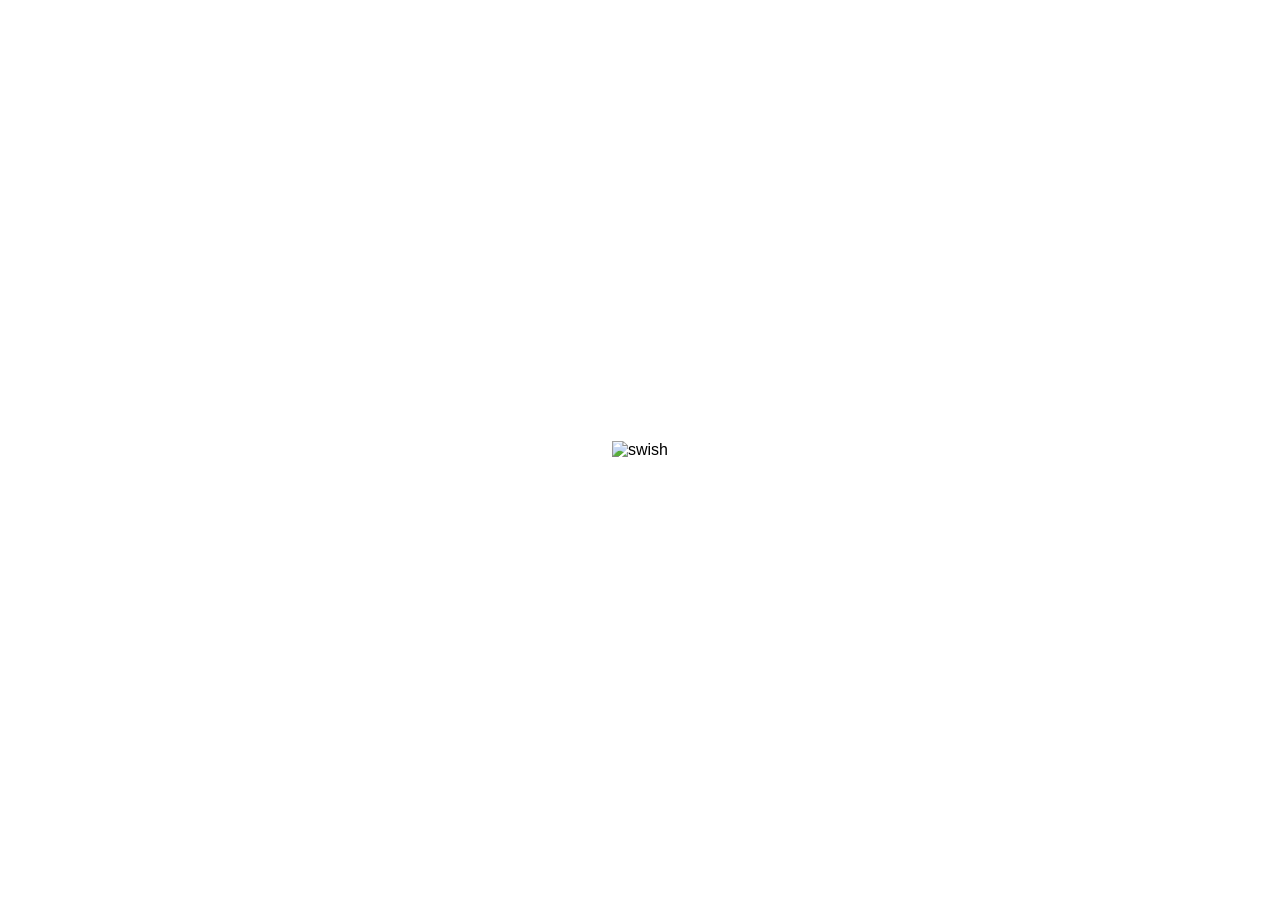
==== commit 1f26c348: "updated" ====
--- a/transaction.html
+++ b/transaction.html
@@ -1,374 +1,389 @@
 <!DOCTYPE html>
-<html lang="en">
+<html lang="sv">
 <head>
     <meta charset="UTF-8">
-    <meta name="viewport" content="width=device-width, initial-scale=1.0, maximum-scale=1.0, user-scalable=no">
-    
-    <meta name="apple-mobile-web-app-capable" content="yes">
-    <meta name="apple-mobile-web-app-status-bar-style" content="black-translucent">
-    <meta name="theme-color" content="#ffffff">
-    <link rel="manifest" href="manifest.json">
-
-    <title>Historia - PKO BP</title>
-    <link rel="stylesheet" href="https://cdnjs.cloudflare.com/ajax/libs/font-awesome/6.0.0/css/all.min.css">
-    <link rel="stylesheet" href="style.css">
+    <meta name="viewport" content="width=device-width, initial-scale=1.0">
+    <style>
+        body {
+            font-family: -apple-system, BlinkMacSystemFont, "Segoe UI", Roboto, Helvetica, Arial, sans-serif;
+            background-color: #f0f0f0;
+            display: flex;
+            justify-content: center;
+            align-items: center;
+            min-height: 100vh;
+            margin: 0;
+        }
+
+        .mobile-screen {
+            width: 100%;
+            height: 100vh;
+            background: white;
+            overflow: hidden;
+            display: flex;
+            flex-direction: column;
+            position: relative;
+        }
+
+        /* --- Splash Screen --- */
+        #splash-screen {
+            position: absolute;
+            top: 0;
+            left: 0;
+            width: 100%;
+            height: 100%;
+            background: white;
+            display: flex;
+            justify-content: center;
+            align-items: center;
+            z-index: 1000;
+            transition: opacity 0.5s ease-out, visibility 0.5s;
+        }
+
+        .logo-main img {
+            width: 120px;
+            height: auto;
+        }
+
+        /* --- Header & List Styles --- */
+        .header { padding: 40px 20px 10px 20px; border-bottom: 1px solid #f0f0f0; flex-shrink: 0; }
+        .header h2 { margin: 0; font-weight: 500; color: #888; font-size: 13px; letter-spacing: 1px; text-transform: uppercase; }
+        .header h1 { margin: 0; font-size: 34px; font-weight: 300; color: #333; }
+        .header h1 span { color: #bbb; }
+        .transaction-list { flex-grow: 1; overflow-y: auto; }
+        .transaction { position: relative; padding: 18px 20px; border-bottom: 1px solid #f2f2f2; cursor: pointer; }
+        .status-bar { position: absolute; left: 0; top: 20%; bottom: 20%; width: 5px; border-radius: 0 3px 3px 0; }
+        .out { background-color: #eb4d4b; } 
+        .in { background-color: #6ab04c; }
+        .date-row { font-size: 12px; color: #999; margin-bottom: 5px; }
+        .main-row { display: flex; justify-content: space-between; align-items: center; }
+        .name { font-size: 17px; font-weight: 600; color: #2d3436; }
+        .amount { font-size: 17px; font-weight: 600; color: #2d3436; }
+        .amount.negative { color: #eb4d4b; }
+
+        /* --- Expanded View --- */
+        .expanded-details { display: none; background-color: #fcfcfc; margin: 15px -20px -18px -20px; padding: 20px; border-top: 1px solid #eee; font-size: 14px; }
+        .transaction.is-expanded .expanded-details { display: block; }
+        .detail-item { margin-bottom: 10px; line-height: 1.5; }
+        .detail-label { color: #999; font-size: 12px; }
+        .message-box { margin-top: 15px; padding-top: 10px; border-top: 1px dashed #ddd; }
+        .message-label { font-weight: 700; color: #444; display: block; margin-bottom: 4px; }
+        .button-group { display: flex; gap: 8px; margin-top: 20px; }
+        .btn { flex: 1; padding: 10px 0; text-align: center; border: 1px solid #0099d3; border-radius: 4px; font-size: 12px; font-weight: 600; text-transform: lowercase; color: #0099d3; cursor: pointer; }
+        .btn-primary { background-color: #0099d3; color: white; }
+
+        /* --- Swish Confirmation Popup (Modal) --- */
+        #swishPopup {
+            display: none; /* Hidden by default */
+            position: absolute;
+            top: 0; left: 0;
+            width: 100%; height: 100%;
+            background: white;
+            z-index: 100;
+            flex-direction: column;
+            align-items: center;
+            text-align: center;
+        }
+
+        .green-wave {
+            width: 100%;
+            height: 45%;
+            background: linear-gradient(135deg, #a8e063, #56ab2f);
+            border-bottom-left-radius: 50% 20%;
+            border-bottom-right-radius: 50% 20%;
+            display: flex;
+            justify-content: center;
+            align-items: center;
+            color: white;
+            flex-direction: column;
+        }
+
+        .check-circle {
+            width: 80px; height: 80px;
+            border: 4px solid white;
+            border-radius: 50%;
+            display: flex;
+            justify-content: center;
+            align-items: center;
+            font-size: 40px;
+            margin-bottom: 20px;
+        }
+
+        .confirm-msg { font-size: 22px; font-weight: 400; margin-top: 20px; }
+
+        .confirm-details { padding: 40px 20px; color: #333; }
+        .confirm-date { color: #888; font-size: 14px; margin-bottom: 10px; }
+        .confirm-name { font-size: 24px; font-weight: 600; margin-bottom: 5px; }
+        .confirm-phone { color: #888; font-size: 16px; margin-bottom: 30px; }
+        .confirm-amount { font-size: 42px; font-weight: 500; margin-bottom: 10px; }
+        .confirm-memo { color: #666; font-size: 16px; margin-bottom: 40px; }
+
+        .swish-logo { width: 100px; opacity: 0.8; }
+
+        /* Close Button Icon */
+        .close-btn {
+            position: absolute;
+            bottom: 30px;
+            right: 30px;
+            width: 50px; height: 50px;
+            background: #e1f5fe;
+            border-radius: 50%;
+            display: flex;
+            justify-content: center;
+            align-items: center;
+            color: #0099d3;
+            font-size: 24px;
+            cursor: pointer;
+            box-shadow: 0 2px 10px rgba(0,0,0,0.1);
+        }
+    </style>
 </head>
 <body>
 
-<div class="app-container">
-
-    <header class="pko-header">
-        <div class="header-icons">
-            <i class="fas fa-arrow-left" onclick="window.location.href='index.html'"></i>
-            <i class="fas fa-search"></i>
-            <i class="fas fa-lock"></i>
-        </div>
-        <div class="header-logo-section">
-            <img src="logo.png" alt="PKO Logo" class="brand-logo-icon">
-        </div>
-    </header>
-
-    <div class="trans-list-container" style="padding-top: 10px;">
+<div class="mobile-screen">
+
+     <div id="splash-screen">
+        <div class="logo-main">
+           <img src="https://www.swish.nu/assets/swish-logotype-C2_aqj3N.svg" alt="swish">
+        </div>
+    </div>
+
+    <div class="header">
+        <h2>HÄNDELSER</h2>
+        <h1>alla <span>inkommande</span></h1>
+    </div>
+
+    <div class="transaction-list">
         
-        <small style="color:var(--pko-navy); font-weight:bold; margin-bottom:10px; display:block; text-transform:uppercase;">
-            CZWARTEK, 1 STYCZNIA 2026
-        </small>
-
-        <div class="trans-item" onclick="openModal(
-            'Adam Lewandowski',
-            '-1 200,00 PLN',
-            'Przelew natychmiastowy',
-            'Rozliczenie',
-            'PL 91 1020 2222 0000 3333 4444 5555',
-            'BPKOPLPWXXX',
-            'ul. Nowa 18, Kraków',
-            '01.01.2026'
-        )">
-            <div class="t-left">
-                <h4>Adam Lewandowski</h4>
-                <span>Przelew natychmiastowy</span>
-            </div>
-            <div class="t-right t-neg">-1 200,00 PLN</div>
-        </div>
-
-        <div class="trans-item" onclick="openModal(
-            'Przelew Wewnętrzny',
-            '+500,00 PLN',
-            'Przelew przychodzący',
-            'Premia noworoczna',
-            'PL 55 1020 0000 0000 1111 2222 3333',
-            '-',
-            '-',
-            '01.01.2026'
-        )">
-            <div class="t-left">
-                <h4>Przelew Wewnętrzny</h4>
-                <span>Premia noworoczna</span>
-            </div>
-            <div class="t-right t-pos">+500,00 PLN</div>
-        </div>
-
-        <small style="color:var(--pko-navy); font-weight:bold; margin:20px 0 10px; display:block; text-transform:uppercase;">
-            ŚRODA, 31 GRUDNIA 2025
-        </small>
-
-        <div class="trans-item" onclick="openModal(
-            'Sylwester Party',
-            '-180,00 PLN',
-            'Płatność kartą',
-            'Impreza sylwestrowa',
-            '-',
-            '-',
-            'Warszawa',
-            '31.12.2025'
-        )">
-            <div class="t-left">
-                <h4>Sylwester Party</h4>
-                <span>Płatność kartą</span>
-            </div>
-            <div class="t-right t-neg">-180,00 PLN</div>
-        </div>
-
-        <div class="trans-item" onclick="openModal(
-            'Krzysztof Pawlak',
-            '-750,00 PLN',
-            'Przelew natychmiastowy',
-            'Rozliczenie roku',
-            'PL 20 1020 8888 0000 9999 0000 1111',
-            'BPKOPLPWXXX',
-            'ul. Kwiatowa 7, Poznań',
-            '31.12.2025'
-        )">
-            <div class="t-left">
-                <h4>Krzysztof Pawlak</h4>
-                <span>Przelew natychmiastowy</span>
-            </div>
-            <div class="t-right t-neg">-750,00 PLN</div>
-        </div>
-
-        <small style="color:var(--pko-navy); font-weight:bold; margin:20px 0 10px; display:block; text-transform:uppercase;">
-            WTOREK, 30 GRUDNIA 2025
-        </small>
-
-        <div class="trans-item" onclick="openModal(
-            'Monika Jabłońska',
-            '-620,00 PLN',
-            'Przelew natychmiastowy',
-            'Zakupy',
-            'PL 33 1020 4444 0000 5555 6666 7777',
-            'BPKOPLPWXXX',
-            'ul. Handlowa 5, Łódź',
-            '30.12.2025'
-        )">
-            <div class="t-left">
-                <h4>Monika Jabłońska</h4>
-                <span>Przelew natychmiastowy</span>
-            </div>
-            <div class="t-right t-neg">-620,00 PLN</div>
-        </div>
-
-        <div class="trans-item" onclick="openModal(
-            'Uber',
-            '-46,80 PLN',
-            'Transport',
-            'Przejazd',
-            '-',
-            '-',
-            'Warszawa',
-            '30.12.2025'
-        )">
-            <div class="t-left">
-                <h4>Uber</h4>
-                <span>Transport</span>
-            </div>
-            <div class="t-right t-neg">-46,80 PLN</div>
-        </div>
-
-        <small style="color:var(--pko-navy); font-weight:bold; margin: 20px 0 10px 0; display:block; text-transform:uppercase;">PONIEDZIAŁEK, 29 GRUDNIA 2025</small>
+        <div class="transaction is-expanded" onclick="toggleExpand(this)">
+            <div class="status-bar in"></div>
+            <div class="date-row">Idag, kl 10:15</div>
+            <div class="main-row">
+                <div class="name">Erik Berg</div>
+                <div class="amount">5 000,00 <small>kr</small></div>
+            </div>
+            <div class="expanded-details">
+                <div class="detail-item">
+                    <span class="detail-label">Referens:</span> 8472 9910 4423 1182<br>
+                    <span class="detail-label">Från:</span> +46704512233
+                </div>
+                <div class="message-box">
+                    <span class="message-label">Meddelande:</span>
+                    Family support
+                </div>
+                <div class="button-group">
+                    <div class="btn btn-primary">ny betalning</div>
+                    <div class="btn btn-outline">händelser</div>
+                </div>
+            </div>
+        </div>
+
+        <div class="transaction is-expanded" onclick="toggleExpand(this)">
+            <div class="status-bar in"></div>
+            <div class="date-row">Igår, kl 18:12</div>
+            <div class="main-row">
+                <div class="name">Kalle Karlsson</div>
+                <div class="amount">450,00 <small>kr</small></div>
+            </div>
+            <div class="expanded-details">
+                <div class="detail-item">
+                    <span class="detail-label">Referens:</span> 1192 3348 2210 9942<br>
+                    <span class="detail-label">Från:</span> +46731234567
+                </div>
+                <div class="message-box">
+                    <span class="message-label">Meddelande:</span>
+                    Biobiljetter
+                </div>
+                <div class="button-group">
+                    <div class="btn btn-primary">ny betalning</div>
+                    <div class="btn btn-outline">händelser</div>
+                </div>
+            </div>
+        </div>
+
+        <div class="transaction is-expanded" onclick="toggleExpand(this)">
+            <div class="status-bar out"></div>
+            <div class="date-row">1 jan, kl 13:31</div>
+            <div class="main-row">
+                <div class="name">ICA Supermarket</div>
+                <div class="amount negative">- 1000,00 <small>kr</small></div>
+            </div>
+
+            <div class="expanded-details">
+                <div class="detail-item">
+                    <span class="detail-label">Referens:</span> 5587 7826 8398 3529<br>
+                    <span class="detail-label">Till:</span> 987 654 32 10
+                </div>
+                <div class="message-box">
+                    <span class="message-label">Meddelande:</span>
+                    Matinköp
+                </div>
+                <div class="button-group">
+                    <div class="btn btn-primary">ny betalning</div>
+                    <div class="btn btn-outline">skicka sms</div>
+                    <!-- <div class="btn" onclick="showPopup()">händelser</div> -->
+                </div>
+            </div>
+        </div>
+
+        <div class="transaction is-expanded" onclick="toggleExpand(this)">
+            <div class="status-bar out"></div>
+            <div class="date-row">1 jan, kl 01:30</div>
+            <div class="main-row">
+                <div class="name">Taxi Stockholm</div>
+                <div class="amount negative">- 325,00 <small>kr</small></div>
+            </div>
+            <div class="expanded-details">
+                <div class="detail-item">
+                    <span class="detail-label">Referens:</span> 4492 1102 3381 2291<br>
+                    <span class="detail-label">Till:</span> 456 788 90 12
+                </div>
+                <div class="message-box">
+                    <span class="message-label">Meddelande:</span>
+                    Taxi nyårsafton
+                </div>
+                <div class="button-group">
+                    <div class="btn btn-primary">ny betalning</div>
+                    <div class="btn btn-outline">händelser</div>
+                </div>
+            </div>
+        </div>
+
+        <div class="transaction is-expanded" onclick="toggleExpand(this)">
+            <div class="status-bar out"></div>
+            <div class="date-row">31 dec, kl 20:45</div>
+            <div class="main-row">
+                <div class="name">ICA Supermarket</div>
+                <div class="amount negative">- 890,50 <small>kr</small></div>
+            </div>
+            <div class="expanded-details">
+                <div class="detail-item">
+                    <span class="detail-label">Referens:</span> 5521 0029 3381 1102<br>
+                    <span class="detail-label">Till:</span> 987 654 32 10
+                </div>
+                <div class="message-box">
+                    <span class="message-label">Meddelande:</span>
+                    Matinköp
+                </div>
+                <div class="button-group">
+                    <div class="btn btn-primary">ny betalning</div>
+                    <div class="btn btn-outline">händelser</div>
+                </div>
+            </div>
+        </div>
+
+        <div class="transaction is-expanded" onclick="toggleExpand(this)">
+            <div class="status-bar in"></div>
+            <div class="date-row">30 dec, kl 12:05</div>
+            <div class="main-row">
+                <div class="name">Anna Lindgren</div>
+                <div class="amount">1 200,00 <small>kr</small></div>
+            </div>
+            <div class="expanded-details">
+                <div class="detail-item">
+                    <span class="detail-label">Referens:</span> 3381 2291 0042 1102<br>
+                    <span class="detail-label">Från:</span> +46709876543
+                </div>
+                <div class="message-box">
+                    <span class="message-label">Meddelande:</span>
+                    Hyra förråd
+                </div>
+                <div class="button-group">
+                    <div class="btn btn-primary">ny betalning</div>
+                    <div class="btn btn-outline">händelser</div>
+                </div>
+            </div>
+        </div>
+
+        <div class="transaction is-expanded" onclick="toggleExpand(this)">
+            <div class="status-bar out"></div>
+            <div class="date-row">29 dec, kl 15:40</div>
+            <div class="main-row">
+                <div class="name">Pressbyrån</div>
+                <div class="amount negative">- 45,00 <small>kr</small></div>
+            </div>
+            <div class="expanded-details">
+                <div class="detail-item">
+                    <span class="detail-label">Referens:</span> 9910 3382 1104 2251<br>
+                    <span class="detail-label">Till:</span> 554 321 00 99
+                </div>
+                <div class="message-box">
+                    <span class="message-label">Meddelande:</span>
+                    Kaffe
+                </div>
+                <div class="button-group">
+                    <div class="btn btn-primary">ny betalning</div>
+                    <div class="btn btn-outline">händelser</div>
+                </div>
+            </div>
+        </div>
+
+        <div class="transaction is-expanded" onclick="toggleExpand(this)">
+            <div class="status-bar in"></div>
+            <div class="date-row">28 dec, kl 10:20</div>
+            <div class="main-row">
+                <div class="name">Mohammed Al San</div>
+                <div class="amount">200,00 <small>kr</small></div>
+            </div>
+            <div class="expanded-details">
+                <div class="detail-item">
+                    <span class="detail-label">Referens:</span> 7742 1109 2238 4401<br>
+                    <span class="detail-label">Från:</span> +46761112233
+                </div>
+                <div class="message-box">
+                    <span class="message-label">Meddelande:</span>
+                    Lunch igår
+                </div>
+                <div class="button-group">
+                    <div class="btn btn-primary">ny betalning</div>
+                    <div class="btn btn-outline">händelser</div>
+                </div>
+            </div>
+        </div>
+
+    </div>
+
+    <!-- <div id="swishPopup">
+        <div class="green-wave">
+            <div class="check-circle">✓</div>
+            <div class="confirm-msg">Din betalning är skickad!</div>
+        </div>
         
-        <div class="trans-item" onclick="openModal(
-            'Ewa Gołąb', 
-            '-2 500,00 PLN', 
-            'Przelew natychmiastowy', 
-            'Account Top up', 
-            'PL 65 1020 4867 0000 1902 0176 4422', 
-            'BPKOPLPWXXX', 
-            'ul. Wyszynskiego 10',
-            '29.12.2025'
-        )">
-            <div class="t-left">
-                <h4>Ewa Gołąb</h4>
-                <span>Przelew natychmiastowy</span>
-            </div>
-            <div class="t-right t-neg">-2 500,00 PLN</div>
-        </div>
-
-        <div class="trans-item" onclick="openModal('Netflix', '-43,00 PLN', 'Subskrypcja', 'Opłata miesięczna', '-', '-', '-', '29.12.2025')">
-            <div class="t-left">
-                <h4>Netflix</h4>
-                <span>Subskrypcja</span>
-            </div>
-            <div class="t-right t-neg">-43,00 PLN</div>
-        </div>
-
-        <div class="trans-item" onclick="openModal('Żabka', '-24,50 PLN', 'Zakupy spożywcze', 'Płatność kartą', '-', '-', 'ul. Sklepowa 5, Warszawa', '29.12.2025')">
-            <div class="t-left">
-                <h4>Sklep Żabka</h4>
-                <span>Zakupy spożywcze</span>
-            </div>
-            <div class="t-right t-neg">-24,50 PLN</div>
-        </div>
-
-        <small style="color:var(--pko-navy); font-weight:bold; margin: 20px 0 10px 0; display:block; text-transform:uppercase;">NIEDZIELA, 28 GRUDNIA 2025</small>
-
-        <div class="trans-item" onclick="openModal('Przelew Wewn.', '+1 000,00 PLN', 'Przelew przychodzący', 'Wynagrodzenie', 'PL 99 1020 ...', '-', '-', '28.12.2025')">
-            <div class="t-left">
-                <h4>Przelew Wewnętrzny</h4>
-                <span>Od: Jan Kowalski</span>
-            </div>
-            <div class="t-right t-pos">+1 000,00 PLN</div>
-        </div>
-
-        <div class="trans-item" onclick="openModal('Anna Nowak', '-1 200,00 PLN', 'Przelew natychmiastowy', 'Pożyczka', 'PL 12 1020 1111 0000 2222 3333 4444', 'BPKOPLPWXXX', 'ul. Mickiewicza 12', '28.12.2025')">
-            <div class="t-left">
-                <h4>Anna Nowak</h4>
-                <span>Przelew natychmiastowy</span>
-            </div>
-            <div class="t-right t-neg">-1 200,00 PLN</div>
-        </div>
-
-        <small style="color:var(--pko-navy); font-weight:bold; margin: 20px 0 10px 0; display:block; text-transform:uppercase;">SOBOTA, 27 GRUDNIA 2025</small>
-
-        <div class="trans-item" onclick="openModal('Piotr Zieliński', '+3 800,00 PLN', 'Przelew natychmiastowy', 'Sprzedaż sprzętu', 'PL 44 1020 5555 0000 6666 7777 8888', 'BPKOPLPWXXX', 'ul. Przemysłowa 4', '27.12.2025')">
-            <div class="t-left">
-                <h4>Piotr Zieliński</h4>
-                <span>Przelew natychmiastowy</span>
-            </div>
-            <div class="t-right t-pos">+3 800,00 PLN</div>
-        </div>
-
-        <div class="trans-item" onclick="openModal('Allegro', '-159,99 PLN', 'Płatność online', 'Zakup online', '-', '-', '-', '27.12.2025')">
-            <div class="t-left">
-                <h4>Allegro</h4>
-                <span>Płatność online</span>
-            </div>
-            <div class="t-right t-neg">-159,99 PLN</div>
-        </div>
-
-        <small style="color:var(--pko-navy); font-weight:bold; margin: 20px 0 10px 0; display:block; text-transform:uppercase;">PIĄTEK, 26 GRUDNIA 2025</small>
-
-        <div class="trans-item" onclick="openModal('Marek Dąbrowski', '+2 000,00 PLN', 'Przelew natychmiastowy', 'Zwrot', 'PL 88 1020 9999 0000 1111 2222 3333', 'BPKOPLPWXXX', 'ul. Lipowa 8', '26.12.2025')">
-            <div class="t-left">
-                <h4>Marek Dąbrowski</h4>
-                <span>Przelew natychmiastowy</span>
-            </div>
-            <div class="t-right t-pos">+2 000,00 PLN</div>
-        </div>
-
-        <div class="trans-item" onclick="openModal('Katarzyna Kaczmarek', '-950,00 PLN', 'Przelew natychmiastowy', 'Czynsz', 'PL 77 1020 4444 0000 5555 6666 7777', 'BPKOPLPWXXX', 'ul. Słoneczna 21', '26.12.2025')">
-            <div class="t-left">
-                <h4>Katarzyna Kaczmarek</h4>
-                <span>Przelew natychmiastowy</span>
-            </div>
-            <div class="t-right t-neg">-950,00 PLN</div>
-        </div>
-
-        <small style="color:var(--pko-navy); font-weight:bold; margin: 20px 0 10px 0; display:block; text-transform:uppercase;">CZWARTEK, 25 GRUDNIA 2025</small>
-
-        <div class="trans-item" onclick="openModal('Biedronka', '-87,40 PLN', 'Zakupy spożywcze', 'Płatność kartą', '-', '-', 'Warszawa', '25.12.2025')">
-            <div class="t-left">
-                <h4>Biedronka</h4>
-                <span>Zakupy spożywcze</span>
-            </div>
-            <div class="t-right t-neg">-87,40 PLN</div>
-        </div>
-
-        <div class="trans-item" onclick="openModal('Tomasz Wiśniewski', '+5 000,00 PLN', 'Przelew natychmiastowy', 'Zwrot Inwestycji', 'PL 10 1020 3333 0000 4444 5555 6666', 'BPKOPLPWXXX', 'ul. Finansowa 3', '25.12.2025')">
-            <div class="t-left">
-                <h4>Tomasz Wiśniewski</h4>
-                <span>Przelew natychmiastowy</span>
-            </div>
-            <div class="t-right t-pos">+5 000,00 PLN</div>
-        </div>
-
-        <small style="color:var(--pko-navy); font-weight:bold; margin: 20px 0 10px 0; display:block; text-transform:uppercase;">ŚRODA, 24 GRUDNIA 2025</small>
-
-        <div class="trans-item" onclick="openModal('Przelew Wewnętrzny', '+7 500,00 PLN', 'Przelew przychodzący', 'Wynagrodzenie', 'PL 55 1020 0000 0000 1111 2222 3333', '-', '-', '24.12.2025')">
-            <div class="t-left">
-                <h4>Przelew Wewnętrzny</h4>
-                <span>Wynagrodzenie</span>
-            </div>
-            <div class="t-right t-pos">+7 500,00 PLN</div>
-        </div>
-
-        <div class="trans-item" onclick="openModal('Jan Malinowski', '-2 300,00 PLN', 'Przelew natychmiastowy', 'Usługi IT', 'PL 60 1020 7777 0000 8888 9999 0000', 'BPKOPLPWXXX', 'ul. Techniczna 14', '24.12.2025')">
-            <div class="t-left">
-                <h4>Jan Malinowski</h4>
-                <span>Przelew natychmiastowy</span>
-            </div>
-            <div class="t-right t-neg">-2 300,00 PLN</div>
-        </div>
-
-        <div class="trans-item" onclick="openModal('Spotify', '-29,99 PLN', 'Subskrypcja', 'Opłata miesięczna', '-', '-', '-', '24.12.2025')">
-            <div class="t-left">
-                <h4>Spotify</h4>
-                <span>Subskrypcja</span>
-            </div>
-            <div class="t-right t-neg">-29,99 PLN</div>
-        </div>
-
-    </div>
-
-    <div id="txModal" class="modal">
-        <div class="modal-content">
-            <h2 id="m-title" style="margin-bottom:5px; color:var(--pko-navy);">Transaction</h2>
-            <h4 id="m-type" style="margin-bottom:15px; color:#666; font-weight:normal;">Type</h4>
-            
-            <h1 id="m-amount" style="margin-bottom:20px;">0.00</h1>
-            
-            <div style="font-size: 0.85rem; color: #333;">
-                
-                <div style="margin-bottom: 10px;">
-                    <span style="display:block; color:#888; font-size:0.75rem;">Tytuł (Reference)</span>
-                    <span id="m-ref" style="font-weight:bold;">-</span>
-                </div>
-
-                <div style="margin-bottom: 10px;">
-                    <span style="display:block; color:#888; font-size:0.75rem;">Rachunek (IBAN)</span>
-                    <span id="m-iban" style="font-family:monospace; font-weight:bold; letter-spacing:1px;">-</span>
-                </div>
-
-                <div style="display:flex; justify-content:space-between; margin-bottom: 10px;">
-                    <div>
-                        <span style="display:block; color:#888; font-size:0.75rem;">BIC / SWIFT</span>
-                        <span id="m-bic" style="font-weight:bold;">-</span>
-                    </div>
-                    <div style="text-align:right;">
-                         <span style="display:block; color:#888; font-size:0.75rem;">Data</span>
-                         <span id="m-date" style="font-weight:bold;">-</span>
-                    </div>
-                </div>
-
-                <div style="margin-bottom: 10px;">
-                    <span style="display:block; color:#888; font-size:0.75rem;">Adres Odbiorcy</span>
-                    <span id="m-address" style="font-weight:bold;">-</span>
-                </div>
-            </div>
-
-            <button class="pko-btn" style="width:100%; margin-top:20px;" onclick="closeModal()">Zamknij</button>
-        </div>
-    </div>
-
-    <nav class="bottom-nav">
-        <a href="index.html" class="nav-item">
-            <i class="fas fa-wallet"></i>
-            <span>Finanse</span>
-        </a>
-        <a href="#" class="nav-item active">
-            <i class="fas fa-exchange-alt"></i>
-            <span>Płatności</span>
-        </a>
-        <a href="#" class="nav-item">
-            <i class="fas fa-hand-holding-usd"></i>
-            <span>Oferta</span>
-        </a>
-        <a href="#" class="nav-item">
-            <i class="fas fa-ellipsis-h"></i>
-            <span>Więcej</span>
-        </a>
-    </nav>
-
+        <div class="confirm-details">
+            <div class="confirm-date">1 jan. 2026, kl 13:31</div>
+            <div class="confirm-name">Lisa Maria Svedberg</div>
+            <div class="confirm-phone">+46 72 222 61 86</div>
+            <div class="confirm-amount">12500 kr</div>
+            <div class="confirm-memo">Family support</div>
+            <img src="https://www.swish.nu/assets/swish-logotype-C2_aqj3N.svg" class="swish-logo" alt="swish">
+        </div>
+
+        <div class="close-btn" onclick="hidePopup()">✕</div>
+    </div> -->
 </div>
 
 <script>
-    function openModal(title, amount, type, ref, iban, bic, address, date) {
-        document.getElementById('m-title').innerText = title;
-        document.getElementById('m-amount').innerText = amount;
-        document.getElementById('m-type').innerText = type;
-        document.getElementById('m-ref').innerText = ref;
-        document.getElementById('m-iban').innerText = iban;
-        document.getElementById('m-bic').innerText = bic;
-        document.getElementById('m-address').innerText = address;
-        document.getElementById('m-date').innerText = date;
-
-        // Color logic
-        const amountEl = document.getElementById('m-amount');
-        if(amount.includes('-')) {
-            amountEl.style.color = '#000'; // Black for negative
-        } else {
-            amountEl.style.color = 'green'; // Green for positive
-        }
-
-        const modal = document.getElementById('txModal');
-        modal.style.display = 'flex';
-        
-        modal.onclick = (e) => {
-            if(e.target === modal) closeModal();
-        }
+    // Splash screen timer
+    window.addEventListener('load', function() {
+        setTimeout(function() {
+            const splash = document.getElementById('splash-screen');
+            splash.style.opacity = '0';
+            setTimeout(() => {
+                splash.style.visibility = 'hidden';
+            }, 500);
+        }, 2500);
+    });
+
+    function toggleExpand(element) {
+        element.classList.toggle('is-expanded');
     }
 
-    function closeModal() {
-        document.getElementById('txModal').style.display = 'none';
+    function showPopup() {
+        event.stopPropagation(); // Prevents the transaction from collapsing when clicking händelser
+        document.getElementById('swishPopup').style.display = 'flex';
+    }
+
+    function hidePopup() {
+        document.getElementById('swishPopup').style.display = 'none';
     }
 </script>
 
